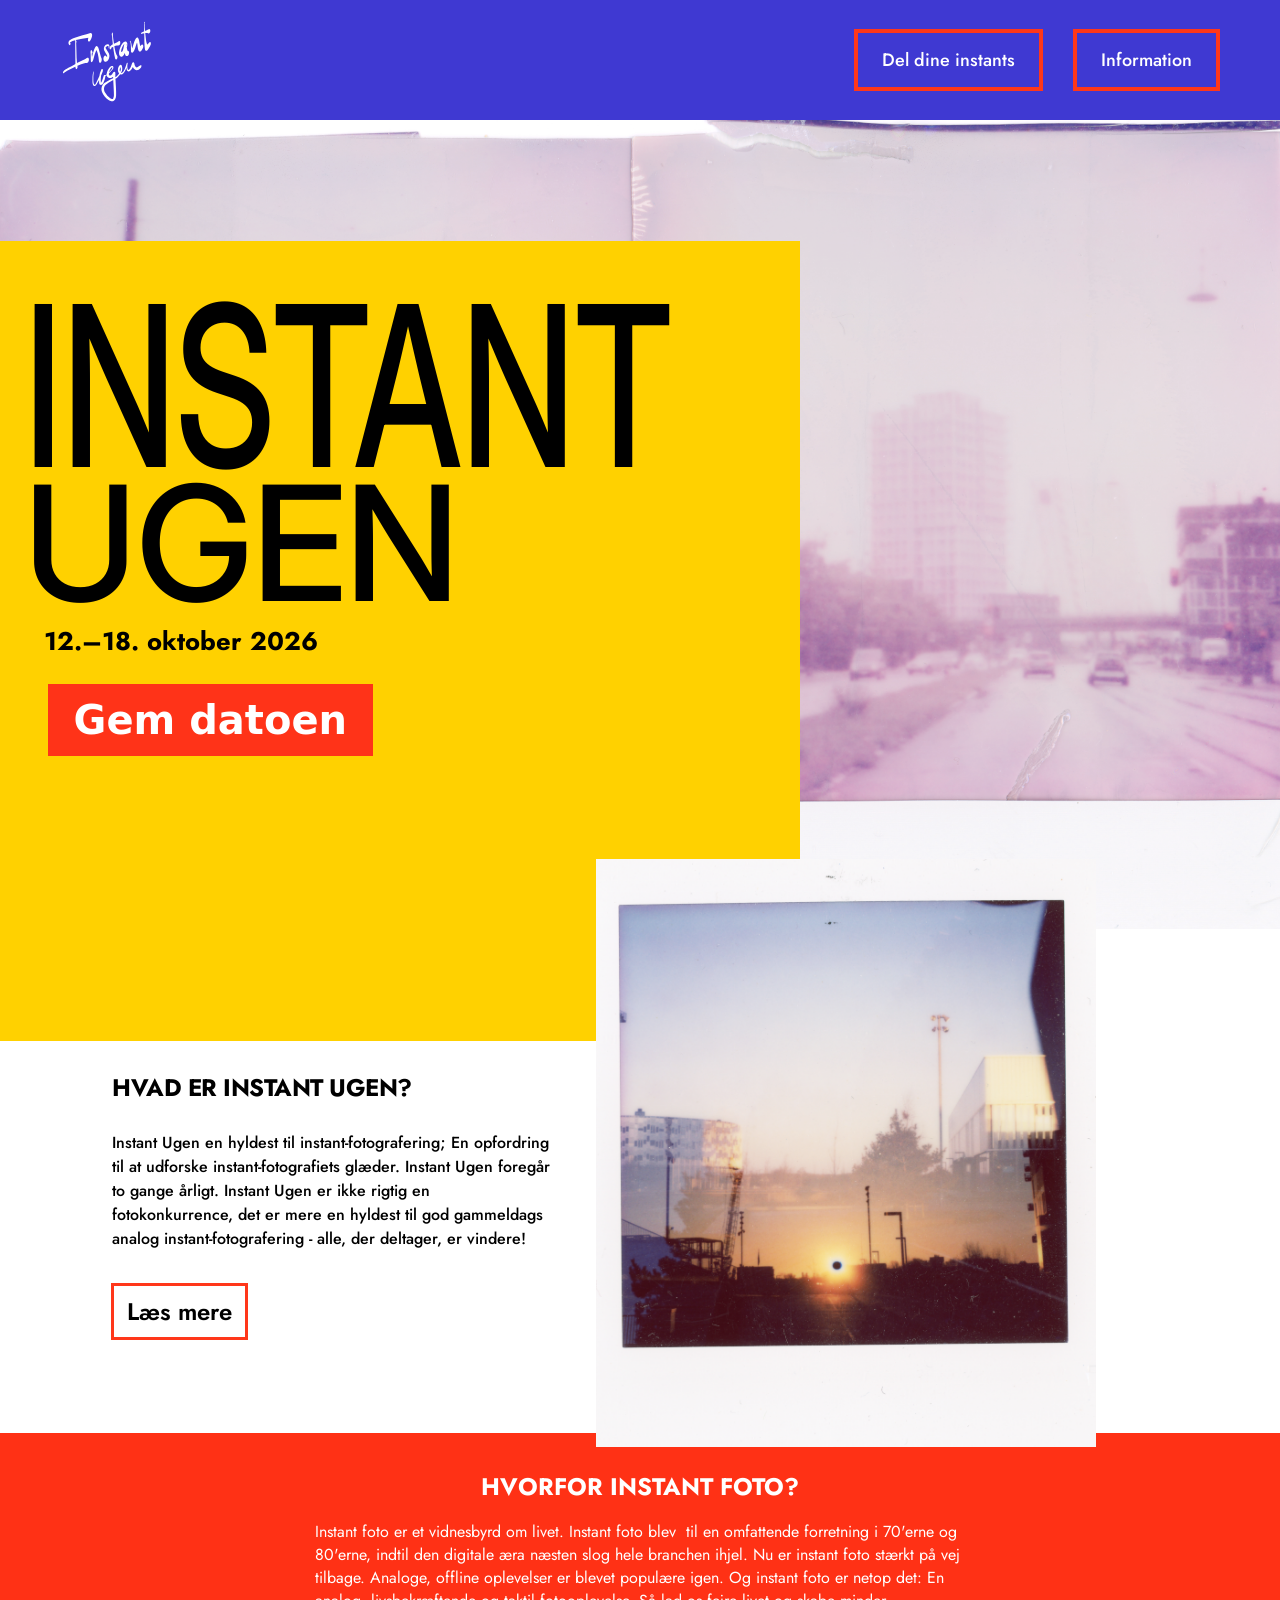
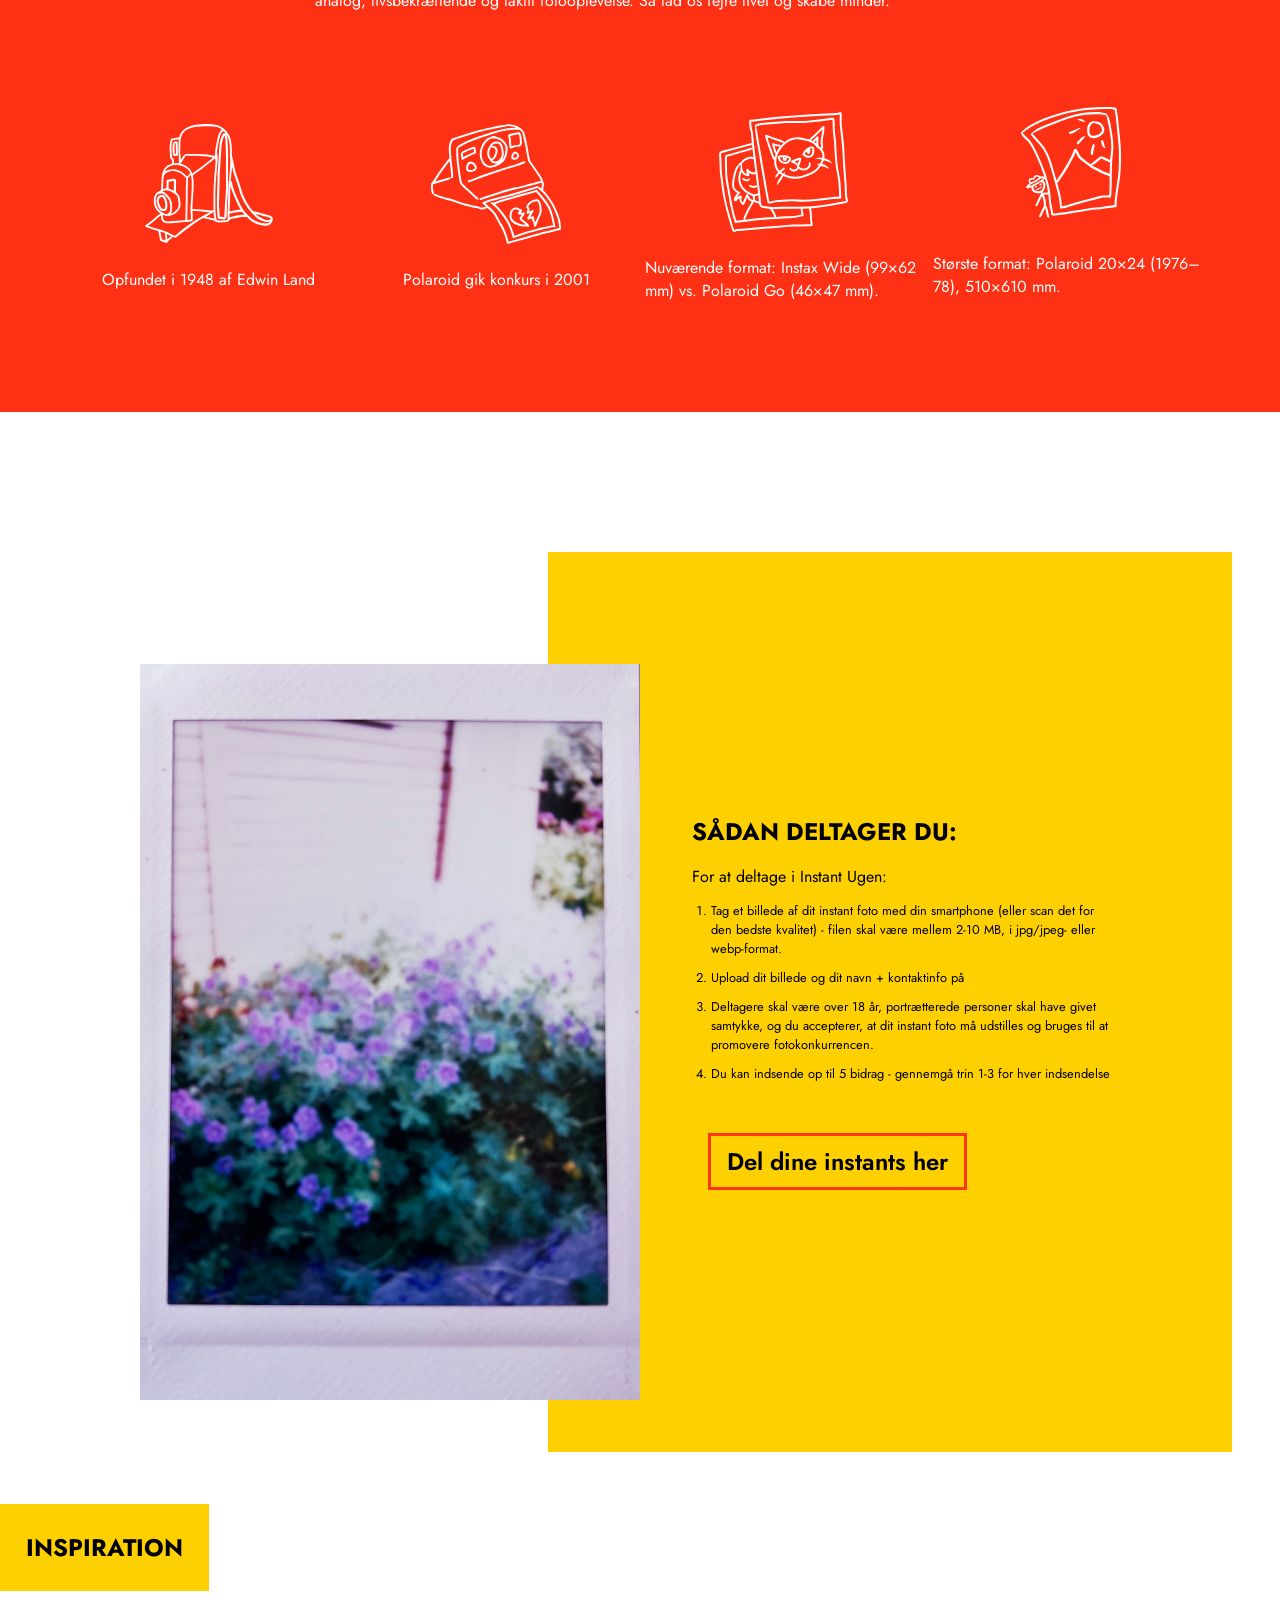
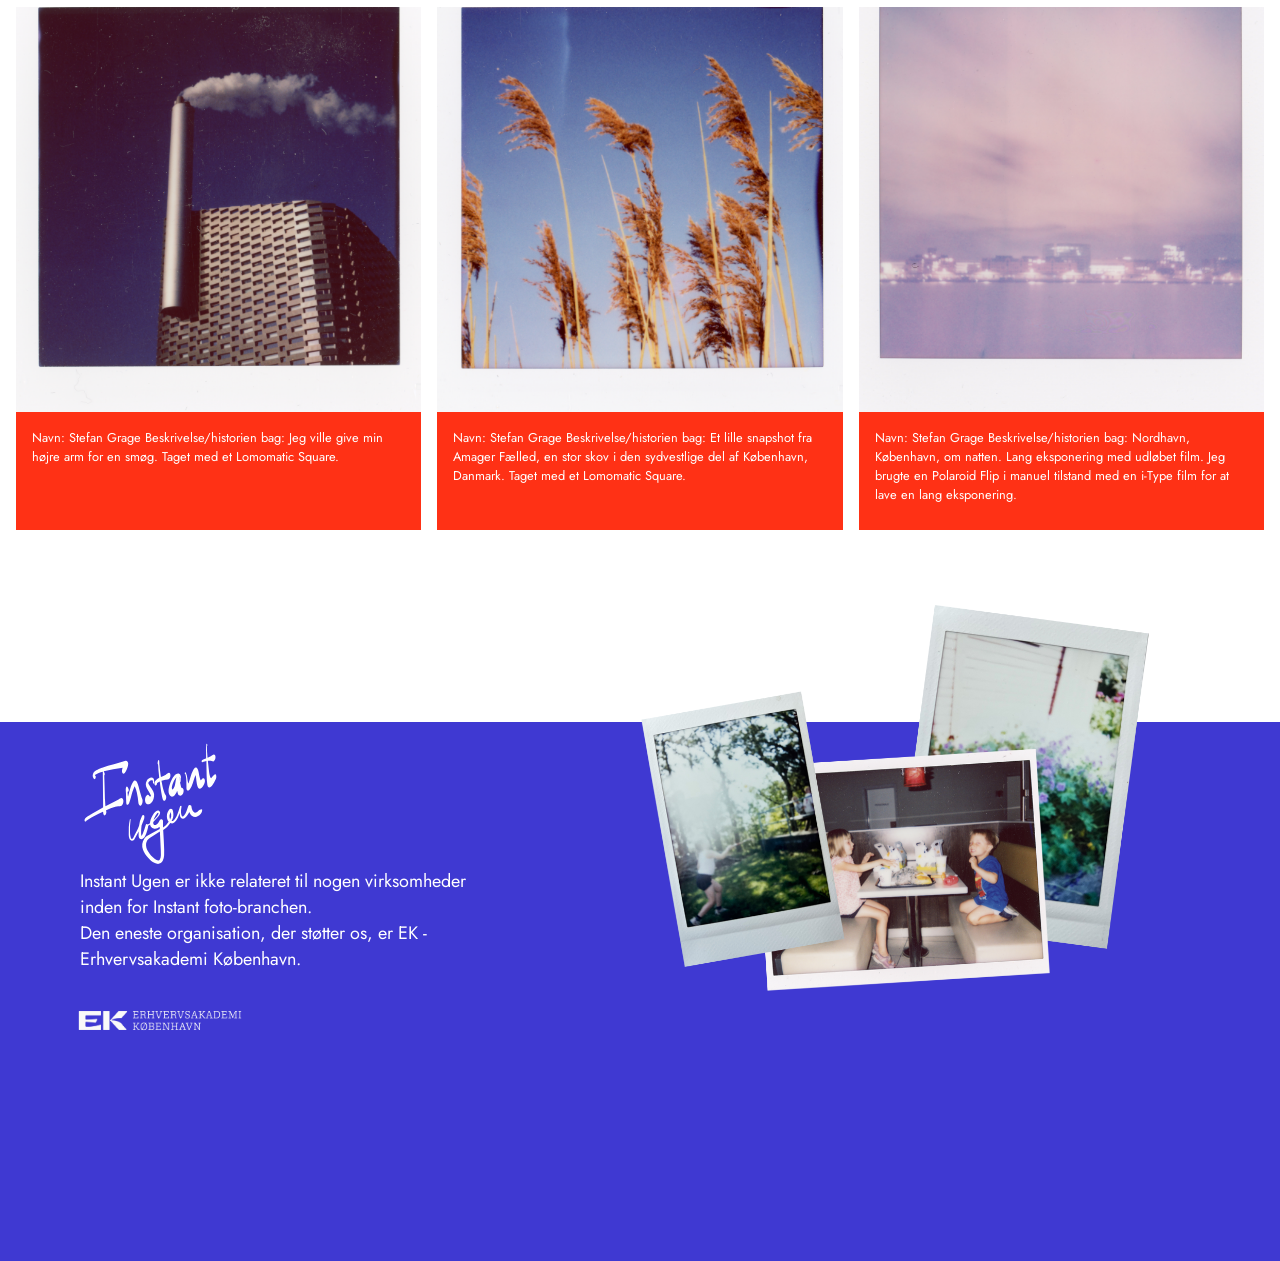
==== index.html @ 4d774250 "forside_done_v1" ====
<!DOCTYPE html>
<html lang="da">

<head>
    <meta charset="UTF-8">
    <meta name="viewport" content="width=device-width, initial-scale=1.0">
    <link rel="preconnect" href="https://fonts.googleapis.com">
    <link rel="preconnect" href="https://fonts.gstatic.com" crossorigin>
    <link
        href="https://fonts.googleapis.com/css2?family=Inter:ital,opsz,wght@0,14..32,100..900;1,14..32,100..900&family=Jersey+10&family=Tiny5&display=swap"
        rel="stylesheet">

    <link rel="preconnect" href="https://fonts.googleapis.com">
    <link rel="preconnect" href="https://fonts.gstatic.com" crossorigin>
    <link href="https://fonts.googleapis.com/css2?family=Jost:ital,wght@0,100..900;1,100..900&display=swap"
        rel="stylesheet">
    <title>Forside - Instant ugen</title>
    <link rel="stylesheet" href="./css/global.css">
    <link rel="stylesheet" href="./css/index.css">
</head>

<body>
    <header class="navbar">
        <div class="navbar-container">
            <!-- 1. Logo -->
            <a href="#" class="logo">
                <img src="./icons/Logo_1.svg" alt="logo">
            </a>

            <!-- 2. Hidden Checkbox for Toggle State -->
            <input type="checkbox" id="menu-toggle" class="menu-toggle" />

            <!-- 3. Hamburger Icon (Styled via CSS) -->
            <label for="menu-toggle" class="hamburger-btn" aria-label="Toggle menu">
                <span class="hamburger-line"></span>
                <span class="hamburger-line"></span>
                <span class="hamburger-line"></span>
            </label>

            <!-- 4. Navigation Links Panel -->
            <nav class="nav-links">
                <a href="#" class="nav-btn">Del dine instants</a>
                <a href="#" class="nav-btn">Information</a>
            </nav>
        </div>
    </header>

    <main>
        <div class="index_hero">
            <img src="./img/16-vejlands-alle-panorama-2.jpg" alt="panorama">

            <div class="hero_overlay">
                <div class="hero_text">
                    <h1 class="hero_large">INSTANT</h1>
                    <h1>UGEN</h1>
                    <p class="hero_date">12.–18. oktober 2026</p>
                    <a href="#" class="hero_btn">Gem datoen</a>
                </div>
            </div>
        </div>

        <div class="grid_1_1">
            <div class="about">
                <h2>HVAD ER INSTANT UGEN?</h2>
                <p>Instant Ugen en hyldest til instant-fotografering; En opfordring til at udforske instant-fotografiets
                    glæder. Instant
                    Ugen foregår to gange årligt. Instant Ugen er ikke rigtig en fotokonkurrence, det er mere en hyldest
                    til
                    god gammeldags
                    analog instant-fotografering - alle, der deltager, er vindere!</p>
                <a href="#" class="about_btn">Læs mere</a>
            </div>

            <div class="about_img">
                <img class="img_zoom" src="./img/05-dobbelt-exp-orestad.jpg" alt="orestad">
            </div>
        </div>

        <div class="why">
            <h2>HVORFOR INSTANT FOTO?</h2>
            <p>Instant foto er et vidnesbyrd om livet. Instant foto blev  til en omfattende forretning i 70'erne og
                80'erne, indtil den
                digitale æra næsten slog hele branchen ihjel. Nu er instant foto stærkt på vej tilbage. Analoge, offline
                oplevelser er
                blevet populære igen. Og instant foto er netop det: En analog, livsbekræftende og taktil fotooplevelse.
                Så lad os fejre
                livet og skabe minder.</p>


            <div class="infographics_container">
                <div class="infographic_item">
                    <img src="./infographics/instant_camera.svg" alt="instant_camera">
                    <p>Opfundet i 1948 af Edwin Land</p>
                </div>

                <div class="infographic_item">
                    <img src="./infographics/polaroid.svg" alt="polaroid">
                    <p>Polaroid gik konkurs i 2001</p>
                </div>

                <div class="infographic_item">
                    <img src="./infographics/Instant_format.svg" alt="instant_format">
                    <p>Nuværende format: Instax Wide (99×62 mm) vs. Polaroid Go (46×47 mm).</p>
                </div>

                <div class="infographic_item">
                    <img src="./infographics/biggest_format.svg" alt="biggest_format">
                    <p>Største format: Polaroid 20×24 (1976–78), 510×610 mm.</p>
                </div>
            </div>

        </div>




        <div class="grid_1_1 participate_grid">
            <div class="participate_img">
                <img class="img_zoom" src="./img/Kolonihave_blomsterhav.png" alt="kolonihave">
            </div>

            <div class="participate">
                <h2>SÅDAN DELTAGER DU:</h2>
                <p>For at deltage i Instant Ugen:</p>
                <ol>
                    <li>Tag et billede af dit instant foto med din smartphone (eller scan det for den bedste kvalitet) -
                        filen
                        skal være mellem 2-10 MB, i jpg/jpeg- eller webp-format.</li>
                    <li>Upload dit billede og dit navn + kontaktinfo på</li>
                    <li>Deltagere skal være over 18 år, portrætterede personer skal have givet samtykke, og du
                        accepterer, at
                        dit instant foto må udstilles og bruges til at promovere fotokonkurrencen.</li>
                    <li>Du kan indsende op til 5 bidrag - gennemgå trin 1-3 for hver indsendelse</li>
                </ol>
                <a href="#" class="participate_btn">Del dine instants her</a>
            </div>
        </div>

        <div class="inspiration_container">
            <div class="inspiration">
                <h2>INSPIRATION</h2>
            </div>
            <div class="grid_1_1_1">
                <div class="inspiration_card">
                    <img src="./img/02-amager-forbraending-instaxsquare-01.jpg" alt="amager-forbraending">
                    <p>Navn: Stefan Grage
                        Beskrivelse/historien bag: Jeg ville give min højre arm for en smøg. Taget med et Lomomatic
                        Square.
                    </p>
                </div>

                <div class="inspiration_card">
                    <img src="./img/01-amager-faelled-instaxsquare01.jpg" alt="amager-faelled">
                    <p>Navn: Stefan Grage
                        Beskrivelse/historien bag: Et lille snapshot fra Amager Fælled, en stor skov i den sydvestlige
                        del
                        af
                        København,
                        Danmark. Taget med et Lomomatic Square.</p>
                </div>

                <div class="inspiration_card">
                    <img src="./img/13-amerikaplads_nordhavnen_expired_film_aug_25.jpg.jpg" alt="amerikaplads">
                    <p>Navn: Stefan Grage
                        Beskrivelse/historien bag: Nordhavn, København, om natten. Lang eksponering med udløbet film.
                        Jeg
                        brugte
                        en Polaroid
                        Flip i manuel tilstand med en i-Type film for at lave en lang eksponering.
                    </p>
                </div>
            </div>
        </div>
    </main>

    <footer class="site-footer">
        <div class="footer-container">
            <div class="footer_img_container">
                <img class="footer_img" src="./img/footer_img.png" alt="footer_img">
            </div>

            <div class="footer_content">
                <a href="#" class="footer-logo">
                    <img src="./icons/Logo_1.svg" alt="logo">
                </a>

                <p class="footer-text">
                    Instant Ugen er ikke relateret til nogen virksomheder inden for Instant foto-branchen.
                </p>

                <div class="footer-sponsor">
                    <p class="footer-text">
                        Den eneste organisation, der støtter os, er EK - Erhvervsakademi København.
                    </p>
                    <div class="sponsor-logo">
                        <img src="./icons/EK_logo_white.png" alt="EK_logo">
                    </div>
                </div>
            </div>
        </div>
    </footer>
</body>

</html>
---- css/global.css ----
/********** RESET **********/
* {
  margin: 0;
  padding: 0px;
  box-sizing: border-box;
}
img {
  width: 100%;
  height: auto;
  display: block;
}

.inter-normal {
  font-family: "Inter", sans-serif;
  font-optical-sizing: auto;
  font-weight: 400;
  font-style: normal;
}

.jost-normal {
  font-family: "Jost", sans-serif;
  font-optical-sizing: auto;
  font-weight: 400;
  font-style: normal;
}

main p {
  font-family: Jost;
  margin: 1rem;
}

body {
  font-family:
    "Inter",
    system-ui,
    -apple-system,
    sans-serif;
  background-color: #ffffff;
}

/* ============================================================
   1. MOBILE BASE STYLES (Default / Hamburger View)
============================================================ */

.navbar {
  font-family: Jost;
  width: 100%;
  background-color: #3f39d2; /* Main blue/purple background */
  position: relative;
  z-index: 1000;
}

.navbar-container {
  display: flex;
  justify-content: space-between;
  align-items: center;
  padding: 16px 20px;
  position: relative;
}

/* Handwritten Logo */
.logo {
  display: flex;
  flex-direction: column;
  text-decoration: none;
  color: #ffffff;
  width: 100px;
  height: auto;
}

img[src*="Logo_1.svg"] {
  filter: invert(1);
}

.logo-bottom {
  font-size: 30px;
  padding-left: 20px;
}

/* Hidden Checkbox Controller */
.menu-toggle {
  display: none;
}

/* Hamburger Icon Styling */
.hamburger-btn {
  display: flex;
  flex-direction: column;
  justify-content: space-between;
  width: 30px;
  height: 22px;
  cursor: pointer;
  z-index: 1001;
}

.hamburger-line {
  display: block;
  width: 100%;
  height: 3px;
  background-color: #ffffff;
  border-radius: 2px;
  transition: all 0.3s ease-in-out;
}

/* Dropdown Menu Overlay (Mobile) */
.nav-links {
  position: absolute;
  top: 100%;
  left: 0;
  width: 100%;
  background-color: #3e3cc9;
  display: flex;
  flex-direction: column;
  align-items: center;
  gap: 16px;
  padding: 0 20px;
  max-height: 0;
  overflow: hidden;
  transition:
    max-height 0.35s ease-in-out,
    padding 0.35s ease-in-out;
  box-shadow: 0 10px 15px rgba(0, 0, 0, 0.2);
}

/* Red-bordered Buttons */
.nav-btn {
  color: #ffffff;
  text-decoration: none;
  font-size: 16px;
  font-weight: 500;
  padding: 12px 24px;
  border: 3.5px solid #ff371a;
  background-color: transparent;
  width: 100%;
  max-width: 280px;
  text-align: center;
  white-space: nowrap;
  transition: all 0.2s ease-in-out;
}

.nav-btn:hover {
  background-color: #ff371a;
  color: #ffffff;
}

/* ------------------------------------------------------------
   TOGGLE ACTIONS (When Hamburger Checkbox is Checked)
------------------------------------------------------------ */

/* Expand Menu Dropdown */
.menu-toggle:checked ~ .nav-links {
  max-height: 220px;
  padding: 20px 20px 28px;
}

/* Animate Hamburger Lines into an "X" */
.menu-toggle:checked ~ .hamburger-btn .hamburger-line:nth-child(1) {
  transform: translateY(9.5px) rotate(45deg);
}

.menu-toggle:checked ~ .hamburger-btn .hamburger-line:nth-child(2) {
  opacity: 0;
}

.menu-toggle:checked ~ .hamburger-btn .hamburger-line:nth-child(3) {
  transform: translateY(-9.5px) rotate(-45deg);
}

/* ============================================================
   2. DESKTOP MEDIA QUERY (min-width: 768px)
============================================================ */

@media (min-width: 768px) {
  .navbar-container {
    padding: 0 60px;
    height: 120px;
    max-width: 1600px;
    margin: 0 auto;
  }

  /* Hide Hamburger Controls on Desktop */
  .hamburger-btn,
  .menu-toggle {
    display: none;
  }

  /* Restore Regular Horizontal Navigation Bar */
  .nav-links {
    position: static;
    display: flex;
    flex-direction: row;
    width: auto;
    max-height: none;
    padding: 0;
    background-color: transparent;
    box-shadow: none;
    gap: 30px;
    overflow: visible;
  }

  .logo {
    font-size: 42px;
  }

  .logo-bottom {
    font-size: 38px;
    padding-left: 28px;
  }

  .nav-btn {
    width: auto;
    font-size: 18px;
    padding: 14px 24px;
    border-width: 4px;
  }
}

/**** FOOTER ****/

/* ============================================================
   1. MOBILE BASE STYLES (Default / Small Screens)
============================================================ */

.site-footer {
  font-family: Jost;
  width: 100%;
  background-color: #3f39d2; /* Matching rich blue/purple */
  color: #ffffff;
  padding: 20px 20px;
  margin-top: 10rem;
}

.footer-container {
  display: flex;
  flex-direction: column;
  gap: 28px;
  max-width: 1200px;
  margin: 0 auto;
}

.footer-logo {
  display: flex;
  flex-direction: column;
  text-decoration: none;
  width: 150px;
  height: auto;
  margin: 0 auto;
}

.footer-logo .logo-bottom {
  font-size: 34px;
  padding-left: 22px;
}

.footer_content {
  transform: translateY(-120px);
}

.footer-text {
  font-size: 12px;
  line-height: 1.45;
  font-weight: 400;
  color: #ffffff;
  max-width: 360px;
}

.footer-sponsor {
  display: flex;
  flex-direction: column;
  gap: 16px;
}

.sponsor-logo {
  display: flex;
  align-items: center;
  gap: 8px;
  margin-top: 4px;
}

.footer_img {
  width: 350px;
  height: auto;
  margin-top: -180px; /* Moves up */
  margin-left: -35px; /* Moves left */
}

/* ============================================================
   2. DESKTOP MEDIA QUERY (min-width: 768px)
============================================================ */

@media (min-width: 768px) {
  .site-footer {
    padding: 60px 80px;
    /* Ensures the overflowing image isn't clipped */
    overflow: visible;
  }

  .footer-container {
    display: grid;
    grid-template-columns: 1fr 1fr;
    gap: 2rem;
    align-items: center;
  }

  .footer_content {
    order: 1;
    transform: translateY(-150px);

    /* Turn container into a flex column aligned to the left */
    display: flex;
    flex-direction: column;
    align-items: flex-start;
    text-align: left;
  }
  .footer-logo,
  .footer-text,
  .footer-sponsor {
    text-align: left;
    margin-left: 0;
  }

  .footer-logo {
    font-size: 46px;
    margin-top: 100px;
  }

  .footer-text {
    font-size: 18px;
    max-width: 420px;
  }

  .footer-sponsor {
    display: flex;
    flex-direction: column;
    align-items: flex-start;
  }

  .sponsor-logo {
    width: 200px;
    height: auto;
    margin-left: -20px;
  }

  .footer_img_container {
    order: 2;
    align-self: start;
    transform: translateY(-80px);
  }

  .footer_img {
    width: 100%;
    max-width: 800px;
    height: auto;
    display: block;
  }
}
---- css/index.css ----
h2 {
  font-size: 1rem;
  margin: 16px;
}

p {
  font-size: 0.8rem;
}

.index_hero {
  position: relative;
  width: 100%;
  /* Allows the yellow box to overflow past the bottom of the image without getting clipped */
  overflow: visible;
  margin-bottom: 5rem; /* Adds space below so content under the hero doesn't overlap the yellow box */
}

.index_hero img {
  width: 100%;
  height: 100%;
  object-fit: cover;
  display: block;
  /* Faster cycle time with discrete frame steps for authentic film jitter */
  animation: subtleFilmJitter 3s infinite steps(1);
}

@keyframes subtleFilmJitter {
  0% {
    filter: brightness(1) contrast(1);
    transform: translate(0, 0);
  }
  20% {
    /* Slight shift up, very minor brightness boost */
    filter: brightness(1.03);
    transform: translate(0.5px, -0.5px);
  }
  40% {
    filter: brightness(0.97);
    transform: translate(-0.5px, 0.5px);
  }
  60% {
    /* Soft analog warm tint bump without severe color distortion */
    filter: brightness(1.02) sepia(0.08);
    transform: translate(-0.5px, -0.5px);
  }
  80% {
    filter: brightness(0.99);
    transform: translate(0.5px, 0.5px);
  }
  100% {
    filter: brightness(1);
    transform: translate(0, 0);
  }
}

.hero_overlay {
  position: absolute;
  top: 15%;
  left: 0%;
  background-color: #ffd100;
  padding: 2.5rem 3rem 2.5rem 0.5rem;
  width: 80%;
  max-width: 500px;
  box-sizing: border-box;
  z-index: 2;
  color: #000000;
  display: flex;
  flex-direction: column;
  justify-content: center;
}

.hero_overlay h1 {
  font-family: Inter;
  font-size: clamp(3.5rem, 5vw, 5rem);
  font-weight: 500;
  line-height: 0.9;
  letter-spacing: -1px;
  text-transform: uppercase;
  margin: 0;
}

.hero_large {
  display: inline-block;
  transform: scaleY(1.4) translateY(-15px);
  transform-origin: top left;
}

/* Subtitle Date Formatting */
.hero_date {
  font-family: Jost;
  font-size: clamp(1rem, 2vw, 1.8rem);
  font-weight: 700;
  margin: 0.5rem 0;
}

.hero_btn {
  display: inline-block;
  align-self: flex-start;
  background-color: #ff3318;
  color: #ffffff;
  text-decoration: none;
  font-family:
    system-ui,
    -apple-system,
    sans-serif;
  font-size: 1.1rem;
  font-weight: 600;
  padding: 0.8rem 1.6rem;
  margin-top: 1rem;
  border: none;
}

.about {
  font-family: Jost;
  text-align: left;
  padding-top: 1rem;
}

.about p {
  max-width: 35ch;
}

.about_img {
  width: 200px;
  height: auto;
  margin-left: auto;
  display: block;
  transform: translateY(-45px);
  position: relative;
  z-index: 2;
}

.about_btn {
  border: 3.5px solid #ff371a;
  color: #000000;
  text-decoration: none;
  font-size: 1rem;
  font-weight: 600;
  padding: 0.5rem 0.8rem;

  display: inline-block;
  margin-top: 0.5rem;
  margin-left: 15px;
}

.why {
  font-family: Jost;
  background-color: #ff3115;
  padding: 20px;
  transform: translateY(-60px);
  color: white;

  width: 100vw;
  position: relative;
  left: 50%;
  right: 50%;
  margin-left: -50vw;
  margin-right: -50vw;
  box-sizing: border-box;
}

img[src*="instant_camera.svg"] {
  filter: invert(1);
  width: 100px;
  height: auto;
}

img[src*="polaroid.svg"] {
  filter: invert(1);
  width: 100px;
  height: auto;
}

img[src*="Instant_format.svg"] {
  filter: invert(1);
  width: 100px;
  height: auto;
}

img[src*="biggest_format.svg"] {
  filter: invert(1);
  width: 100px;
  height: auto;
}

.infographics_container {
  display: flex;
  flex-direction: column;
  gap: 60px;
  align-items: center;
  text-align: center;
  margin-top: 50px;
  margin-bottom: 40px;
}

.infographic_item {
  display: flex;
  flex-direction: column;
  gap: 12px;
  align-items: center;
}

.infographic_item p {
  font-family: Jost;
  margin: 0;
}

.participate_grid {
  transform: translateY(-120px);
}

.participate_img {
  width: 250px;
  height: auto;
  margin: 0 auto;
  transform: translateY(30px);
}

.participate {
  font-family: Jost;
  background-color: #ffd000;
  padding: 20px;
  padding-left: 50px;
  margin-left: 0.5rem;
  margin-right: 0.5rem;
}

.participate_btn {
  color: #000000;
  border: 3.5px solid #ff371a;
  text-decoration: none;
  font-size: 1rem;
  font-weight: 600;
  padding: 0.5rem 1rem;

  display: inline-block;
  width: fit-content;
  margin-top: 1rem;
}

li {
  margin-bottom: 12px;
  font-size: 0.8rem;
  max-width: 50ch;
}

.inspiration_container {
  margin-top: -100px;
}

.inspiration {
  font-family: Jost;
  display: inline-block;
  text-align: left;
  background-color: #ffd000;
  padding: 10px;
  margin-top: 2rem;
}

.inspiration h2 {
  font-size: 1.5rem;
}

.inspiration_card {
  background-color: #ff3115;
  margin: 0.5rem;
  margin-bottom: 2rem;
  padding-bottom: 10px;
}

.inspiration_card p {
  color: white;
}

/****/
/*** DESKTOP ***/
@media screen and (min-width: 1200px) {
  /* ==================== LAYOUT & CONTAINERS ==================== */
  .grid_1_1 {
    display: grid;
    grid-template-columns: 1fr 1fr;
    width: 100%;
    height: auto;
    margin: 1rem;
    align-items: start;
  }

  .participate_grid {
    display: grid;
    grid-template-columns: 500px 1fr;
    align-items: center;
    max-width: 1200px; /* Caps total width */
    margin: 0 auto; /* Centers the entire section horizontally */
    margin-top: 200px;
    min-height: 100vh;
  }

  .grid_1_1_1 {
    display: grid;
    grid-template-columns: 1fr 1fr 1fr;
    grid-template-rows: auto;
    margin: 0.5rem;
  }

  .infographics_container {
    display: grid;
    grid-template-columns: repeat(4, 1fr);
    gap: 10px;
    padding: 50px;
  }

  .infographic_item {
    display: flex;
    flex-direction: column;
    text-align: center;
  }

  /* Forces all images to take the available space and align to the bottom */
  .infographic_item img {
    height: 120px; /* Set a fixed height for all SVG icons */
    width: auto; /* Maintains aspect ratio */
    object-fit: contain;
    margin-bottom: 12px;
  }
  .infographic_item p {
    margin: 0 auto;
  }

  img[src*="biggest_format.svg"] {
    filter: invert(1);
    width: 100px;
    height: auto;
    transform: translateY(-10px);
  }

  .img_container {
    width: 100%;
    height: 100%;
    padding: 0;
    margin: 0;
    overflow: hidden;
  }

  /* ==================== SHARED POLAROID BUTTON STYLES ==================== */

  .hero_overlay {
    width: 80%;
    max-width: 800px;
    height: 800px;
    padding: 1.5rem;
  }

  .hero_large {
    transform: scaleY(1.4) translateY(-30px);
  }

  .hero_overlay h1 {
    font-size: 10rem;
  }

  .hero_text {
    margin-top: -200px;
  }

  .hero_date {
    padding-left: 20px;
  }

  .hero_btn {
    margin-left: 1.5rem;
    font-size: 2.5rem;
  }

  .hero_btn:hover {
    color: #000000;
    background-color: transparent;
    box-shadow: inset 0 0 0 3px #ff371a;
  }

  /* ==================== CONTENT SECTIONS ==================== */
  /* About Section */
  .about {
    display: flex;
    flex-direction: column;
    justify-content: center;
    align-items: flex-start;
    margin-top: 50px;
    margin-left: 5rem;
  }

  .about_img {
    position: relative;
    z-index: 10;
    transform: translateY(-120px);
    margin-bottom: -120px;
    transform: translate(-200px, -150px);
    width: 500px; /* Adjust this value to set the precise width */
  }

  .about_img .img_zoom {
    width: 100%; /* Fills the 500px box above */
    height: auto;
    display: block;
  }

  .about h2 {
    font-size: 1.5rem;
    font-weight: 700;
    letter-spacing: -0.02em;
    margin: 0 0 0.8rem 0;
    text-transform: uppercase;
    line-height: 1.1;
    color: #000000;
    margin-left: 1rem;
  }

  .about p {
    font-size: 1rem;
    font-weight: 500;
    line-height: 1.5;
    color: #000000;
    max-width: 440px;
    margin-bottom: 1.5rem;
  }

  .about_btn {
    font-size: 1.5rem;
  }

  .about_btn:hover {
    color: white;
    background-color: #ff3115;
  }

  .why {
    text-align: center;
    width: 100vw;
  }

  .why h2 {
    font-size: 1.5rem;
  }

  .why p {
    font-size: 1rem;
    text-align: left;
    max-width: 65ch;
    margin: 0 auto;
  }

  .participate_img {
    position: relative;
    z-index: 10;
    margin-right: -100px;
    width: 100%;
    justify-self: end;
  }

  .participate {
    background-color: #ffd000;
    padding: 4rem 3rem 4rem 9rem;
    min-height: 100vh;
    display: flex;
    flex-direction: column;
    justify-content: center;
    box-sizing: border-box;
    position: relative;
    z-index: 1;
  }

  .participate_btn {
    font-size: 1.5rem;
    margin-left: 1rem;
  }

  .participate_btn:hover {
    color: white;
    background-color: #ff3115;
  }

  .participate_img .img_zoom {
    width: 100%;
    height: auto;
    display: block;
  }

  .participate h2 {
    font-size: 1.5rem;
    font-weight: 700;
    margin: 0 0 1rem 0;
  }

  .participate p {
    font-size: 1rem;
    margin: 0 0 0.8rem 0;
  }

  .participate ol {
    margin: 0 0 1.5rem 0;
    padding-left: 1.2rem;
    font-size: 1rem;
    line-height: 1.5;
  }

  .participate ol li {
    margin-bottom: 0.6rem;
  }

  /* Inspiration Gallery Section */
  .inspiration {
    text-align: left;
  }

  .inspiration_card img {
    width: 100%;
    aspect-ratio: 1 / 1;
    object-fit: cover;
    display: block;
    transform-origin: top center;
    transition:
      transform 0.3s ease,
      filter 0.3s ease;
    animation-name: dynamicPolaroid;
    animation-duration: 1.8s;
    animation-timing-function: cubic-bezier(0.175, 0.885, 0.32, 1.275);
    animation-fill-mode: forwards;
  }

  .inspiration_card:nth-child(1) img {
    animation-delay: 0.1s;
  }
  .inspiration_card:nth-child(2) img {
    animation-delay: 0.35s;
  }
  .inspiration_card:nth-child(3) img {
    animation-delay: 0.6s;
  }

  .inspiration_card img:hover {
    transform: translateY(-8px) scale(1.02) rotate(1deg) !important;
    filter: brightness(105%) !important;
    cursor: pointer;
  }

  /* Animation Keyframes */
  @keyframes dynamicPolaroid {
    0% {
      transform: translateY(-40px) scale(0.9) rotate(-4deg);
      filter: brightness(300%) contrast(180%) grayscale(100%);
      opacity: 0;
    }
    30% {
      filter: brightness(160%) sepia(80%);
      opacity: 1;
    }
    60% {
      transform: translateY(8px) scale(1.02) rotate(1.5deg);
      filter: brightness(115%) sepia(30%);
    }
    100% {
      transform: translateY(0) scale(1) rotate(0deg);
      filter: brightness(100%) contrast(100%) grayscale(0%);
      opacity: 1;
    }
  }
}
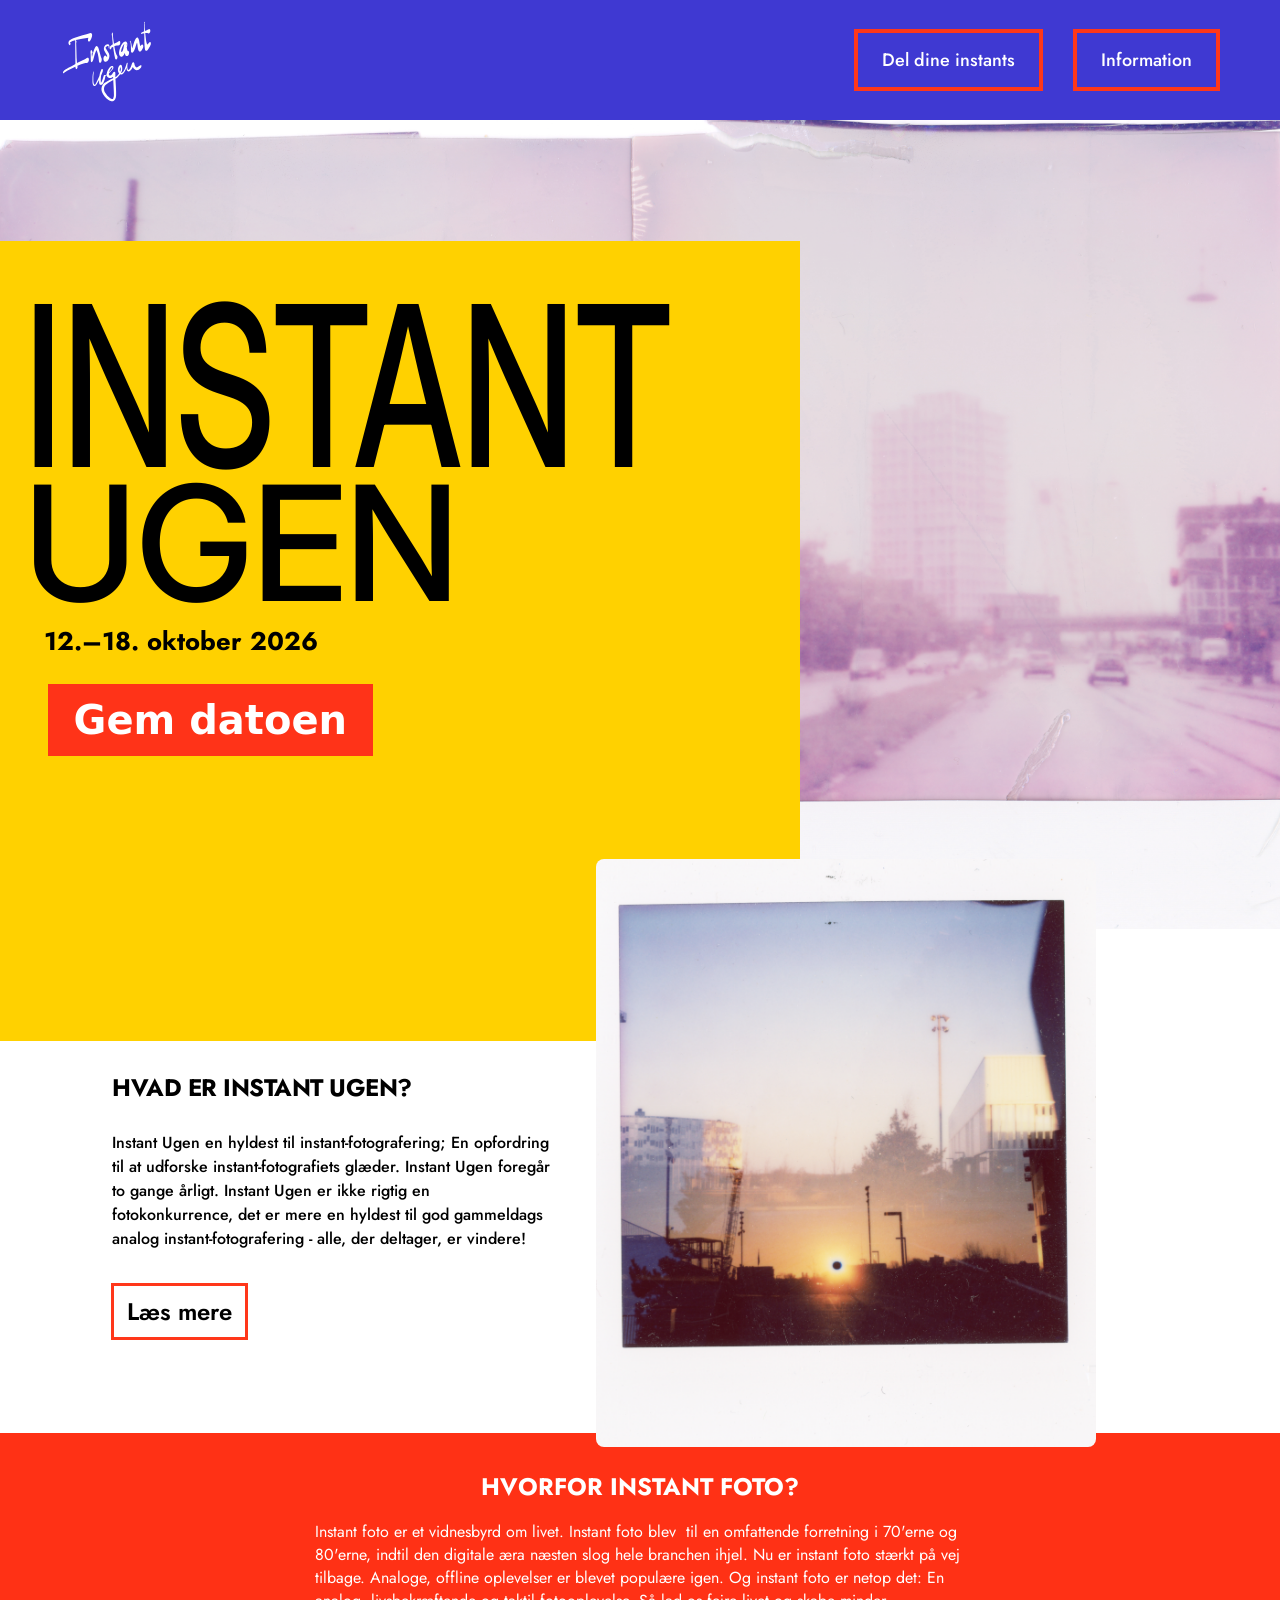
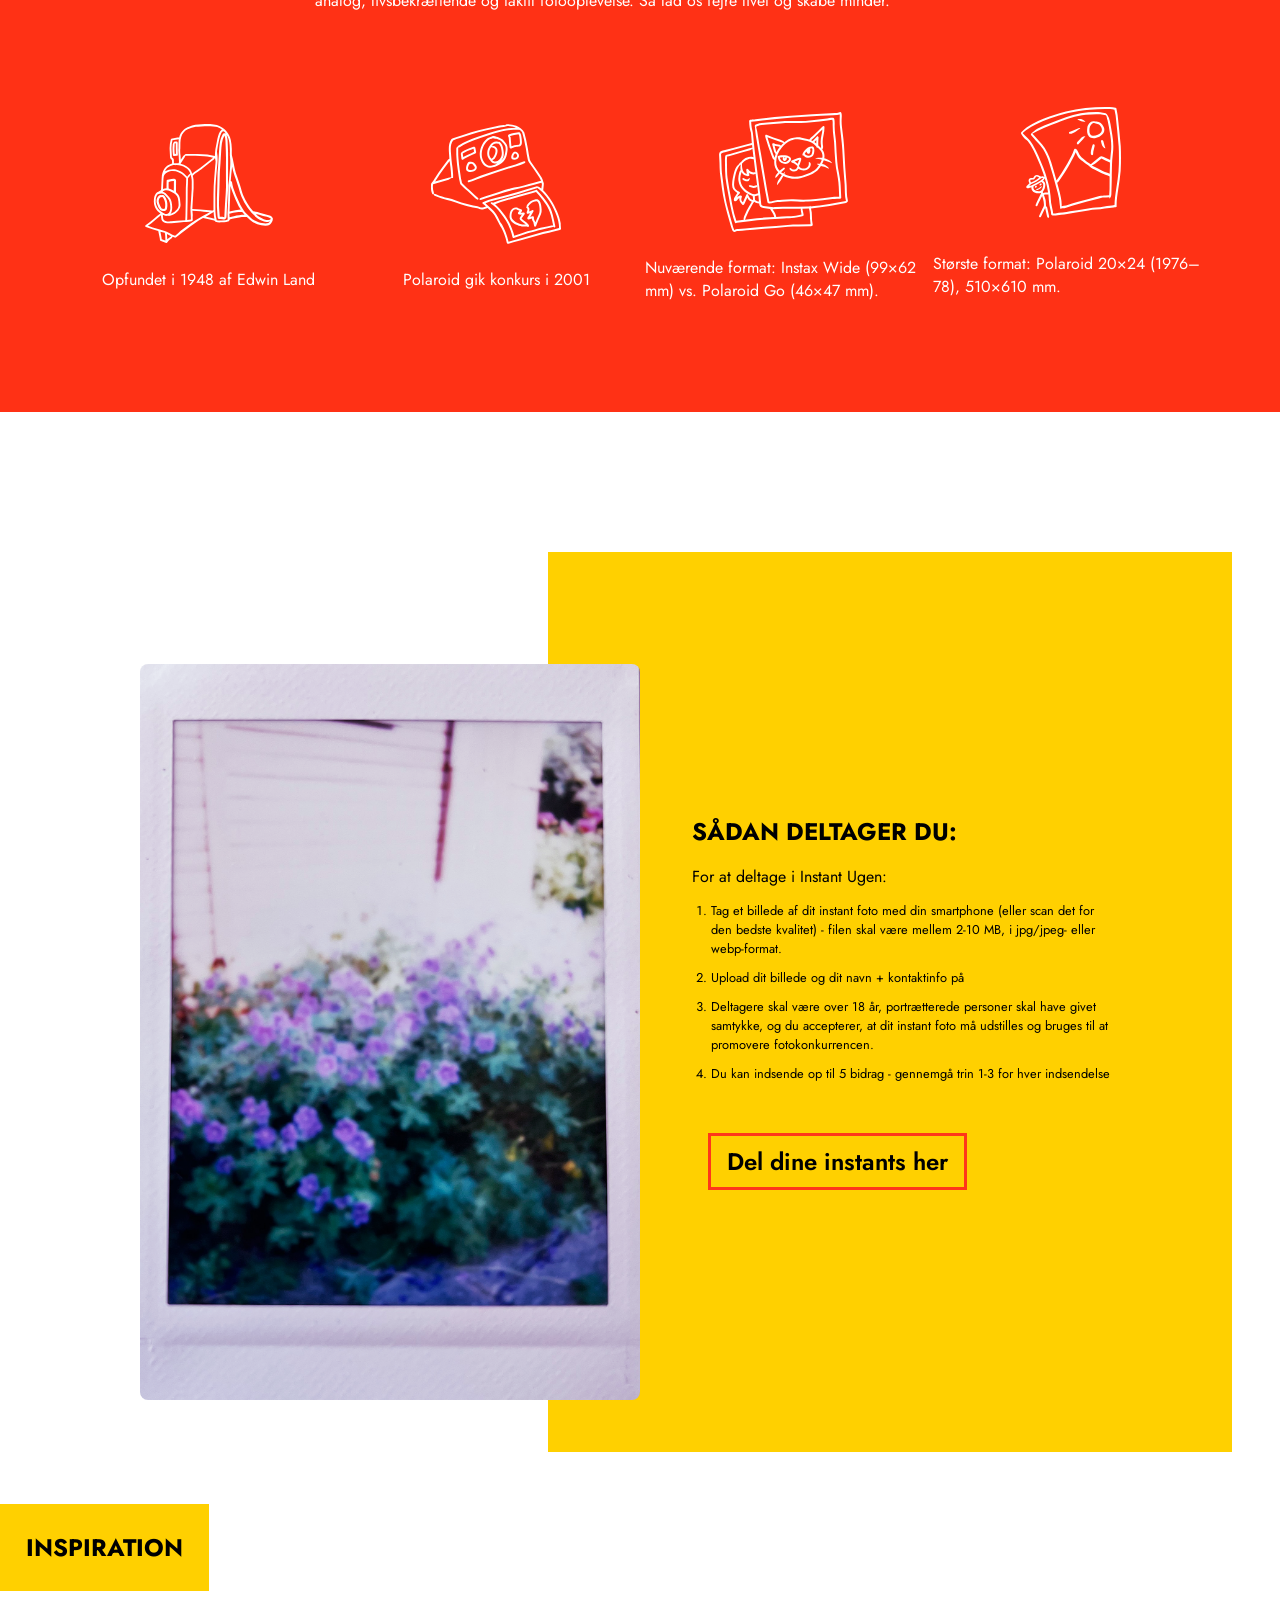
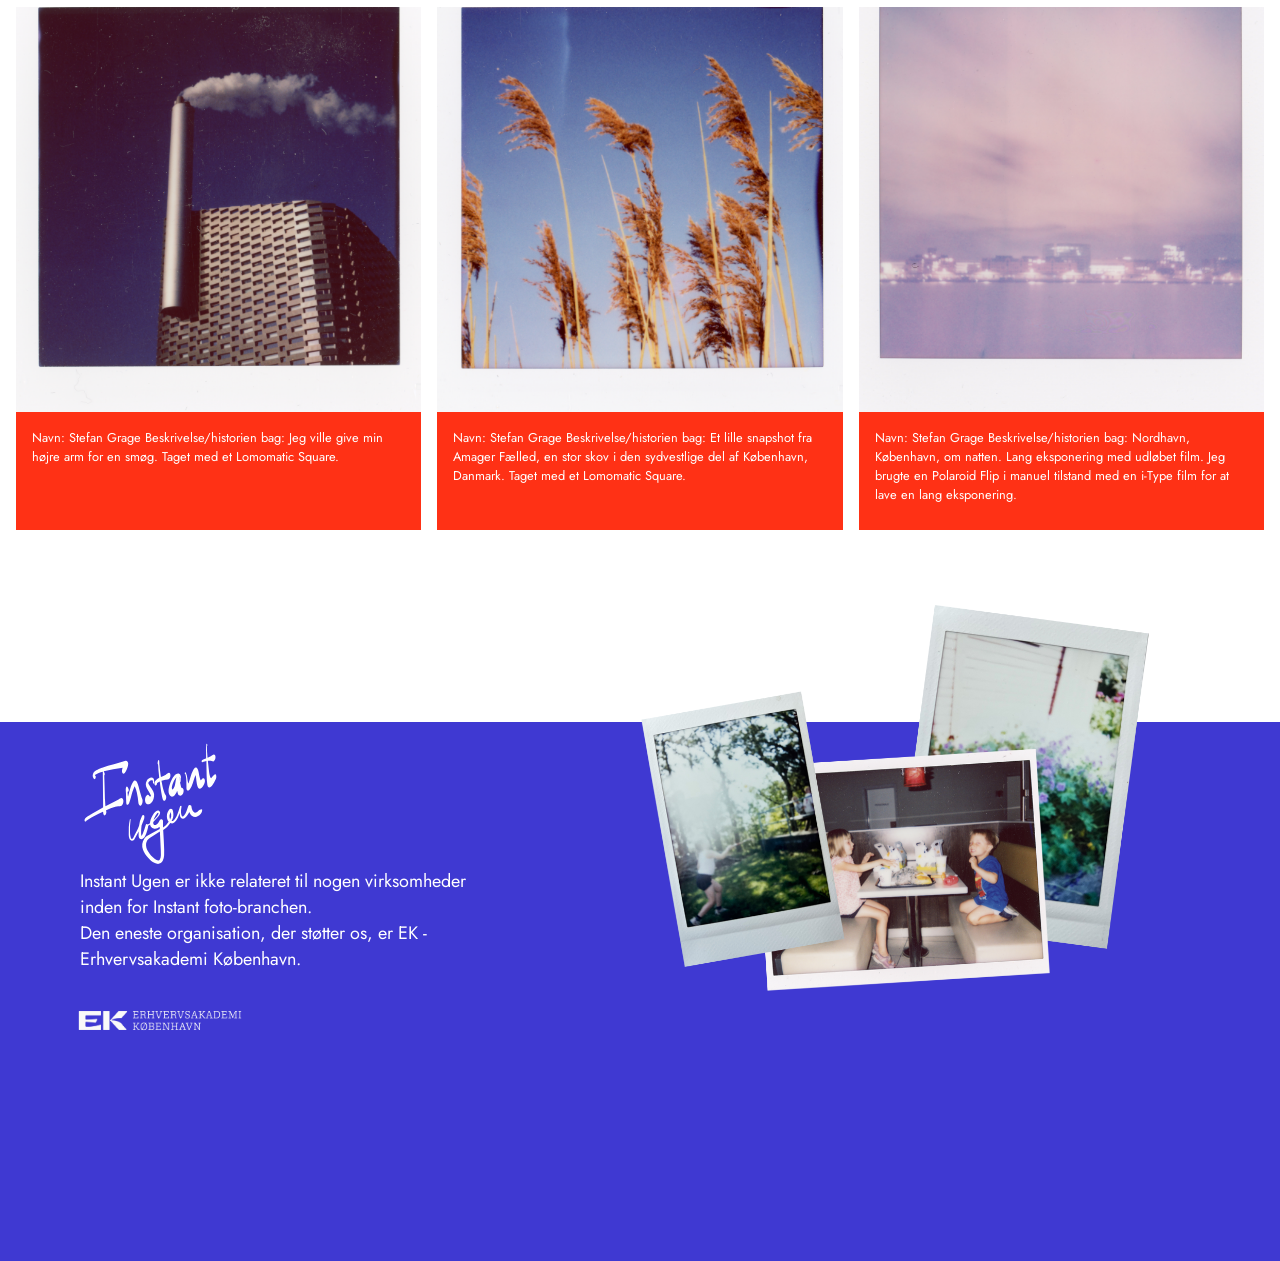
==== commit c6911f18: "forside_v2_done" ====
--- a/index.html
+++ b/index.html
@@ -9,11 +9,13 @@
     <link
         href="https://fonts.googleapis.com/css2?family=Inter:ital,opsz,wght@0,14..32,100..900;1,14..32,100..900&family=Jersey+10&family=Tiny5&display=swap"
         rel="stylesheet">
-
     <link rel="preconnect" href="https://fonts.googleapis.com">
     <link rel="preconnect" href="https://fonts.gstatic.com" crossorigin>
     <link href="https://fonts.googleapis.com/css2?family=Jost:ital,wght@0,100..900;1,100..900&display=swap"
         rel="stylesheet">
+
+    <link rel="icon" type="image/png" href="./icons/Logo_1.svg">
+
     <title>Forside - Instant ugen</title>
     <link rel="stylesheet" href="./css/global.css">
     <link rel="stylesheet" href="./css/index.css">
--- a/css/global.css
+++ b/css/global.css
@@ -38,14 +38,12 @@
   background-color: #ffffff;
 }
 
-/* ============================================================
-   1. MOBILE BASE STYLES (Default / Hamburger View)
-============================================================ */
+/*MOBILE NAV BAR*/
 
 .navbar {
   font-family: Jost;
   width: 100%;
-  background-color: #3f39d2; /* Main blue/purple background */
+  background-color: #3f39d2;
   position: relative;
   z-index: 1000;
 }
@@ -58,7 +56,6 @@
   position: relative;
 }
 
-/* Handwritten Logo */
 .logo {
   display: flex;
   flex-direction: column;
@@ -77,12 +74,10 @@
   padding-left: 20px;
 }
 
-/* Hidden Checkbox Controller */
 .menu-toggle {
   display: none;
 }
 
-/* Hamburger Icon Styling */
 .hamburger-btn {
   display: flex;
   flex-direction: column;
@@ -102,7 +97,7 @@
   transition: all 0.3s ease-in-out;
 }
 
-/* Dropdown Menu Overlay (Mobile) */
+/* Dropdown Menu */
 .nav-links {
   position: absolute;
   top: 100%;
@@ -122,7 +117,6 @@
   box-shadow: 0 10px 15px rgba(0, 0, 0, 0.2);
 }
 
-/* Red-bordered Buttons */
 .nav-btn {
   color: #ffffff;
   text-decoration: none;
@@ -143,17 +137,13 @@
   color: #ffffff;
 }
 
-/* ------------------------------------------------------------
-   TOGGLE ACTIONS (When Hamburger Checkbox is Checked)
------------------------------------------------------------- */
-
-/* Expand Menu Dropdown */
+/* BURGER MENU */
+
 .menu-toggle:checked ~ .nav-links {
   max-height: 220px;
   padding: 20px 20px 28px;
 }
 
-/* Animate Hamburger Lines into an "X" */
 .menu-toggle:checked ~ .hamburger-btn .hamburger-line:nth-child(1) {
   transform: translateY(9.5px) rotate(45deg);
 }
@@ -166,9 +156,7 @@
   transform: translateY(-9.5px) rotate(-45deg);
 }
 
-/* ============================================================
-   2. DESKTOP MEDIA QUERY (min-width: 768px)
-============================================================ */
+/* DESKTOP*/
 
 @media (min-width: 768px) {
   .navbar-container {
@@ -178,13 +166,11 @@
     margin: 0 auto;
   }
 
-  /* Hide Hamburger Controls on Desktop */
   .hamburger-btn,
   .menu-toggle {
     display: none;
   }
 
-  /* Restore Regular Horizontal Navigation Bar */
   .nav-links {
     position: static;
     display: flex;
@@ -217,14 +203,10 @@
 
 /**** FOOTER ****/
 
-/* ============================================================
-   1. MOBILE BASE STYLES (Default / Small Screens)
-============================================================ */
-
 .site-footer {
   font-family: Jost;
   width: 100%;
-  background-color: #3f39d2; /* Matching rich blue/purple */
+  background-color: #3f39d2;
   color: #ffffff;
   padding: 20px 20px;
   margin-top: 10rem;
@@ -280,18 +262,15 @@
 .footer_img {
   width: 350px;
   height: auto;
-  margin-top: -180px; /* Moves up */
-  margin-left: -35px; /* Moves left */
-}
-
-/* ============================================================
-   2. DESKTOP MEDIA QUERY (min-width: 768px)
-============================================================ */
+  margin-top: -180px;
+  margin-left: -35px;
+}
+
+/* FOOTER DESKTOP */
 
 @media (min-width: 768px) {
   .site-footer {
     padding: 60px 80px;
-    /* Ensures the overflowing image isn't clipped */
     overflow: visible;
   }
 
@@ -305,8 +284,6 @@
   .footer_content {
     order: 1;
     transform: translateY(-150px);
-
-    /* Turn container into a flex column aligned to the left */
     display: flex;
     flex-direction: column;
     align-items: flex-start;
--- a/css/index.css
+++ b/css/index.css
@@ -10,9 +10,8 @@
 .index_hero {
   position: relative;
   width: 100%;
-  /* Allows the yellow box to overflow past the bottom of the image without getting clipped */
   overflow: visible;
-  margin-bottom: 5rem; /* Adds space below so content under the hero doesn't overlap the yellow box */
+  margin-bottom: 5rem;
 }
 
 .index_hero img {
@@ -20,17 +19,16 @@
   height: 100%;
   object-fit: cover;
   display: block;
-  /* Faster cycle time with discrete frame steps for authentic film jitter */
   animation: subtleFilmJitter 3s infinite steps(1);
 }
 
+/* HERO IMG ANIMATION*/
 @keyframes subtleFilmJitter {
   0% {
     filter: brightness(1) contrast(1);
     transform: translate(0, 0);
   }
   20% {
-    /* Slight shift up, very minor brightness boost */
     filter: brightness(1.03);
     transform: translate(0.5px, -0.5px);
   }
@@ -39,7 +37,6 @@
     transform: translate(-0.5px, 0.5px);
   }
   60% {
-    /* Soft analog warm tint bump without severe color distortion */
     filter: brightness(1.02) sepia(0.08);
     transform: translate(-0.5px, -0.5px);
   }
@@ -272,10 +269,9 @@
   color: white;
 }
 
-/****/
 /*** DESKTOP ***/
 @media screen and (min-width: 1200px) {
-  /* ==================== LAYOUT & CONTAINERS ==================== */
+  /** LAYOUTS & GRIDS**/
   .grid_1_1 {
     display: grid;
     grid-template-columns: 1fr 1fr;
@@ -315,10 +311,9 @@
     text-align: center;
   }
 
-  /* Forces all images to take the available space and align to the bottom */
   .infographic_item img {
-    height: 120px; /* Set a fixed height for all SVG icons */
-    width: auto; /* Maintains aspect ratio */
+    height: 120px;
+    width: auto;
     object-fit: contain;
     margin-bottom: 12px;
   }
@@ -341,8 +336,7 @@
     overflow: hidden;
   }
 
-  /* ==================== SHARED POLAROID BUTTON STYLES ==================== */
-
+  /* HERO */
   .hero_overlay {
     width: 80%;
     max-width: 800px;
@@ -377,8 +371,7 @@
     box-shadow: inset 0 0 0 3px #ff371a;
   }
 
-  /* ==================== CONTENT SECTIONS ==================== */
-  /* About Section */
+  /* OM INSTANTS SEKTION */
   .about {
     display: flex;
     flex-direction: column;
@@ -394,11 +387,11 @@
     transform: translateY(-120px);
     margin-bottom: -120px;
     transform: translate(-200px, -150px);
-    width: 500px; /* Adjust this value to set the precise width */
+    width: 500px;
   }
 
   .about_img .img_zoom {
-    width: 100%; /* Fills the 500px box above */
+    width: 100%;
     height: auto;
     display: block;
   }
@@ -432,6 +425,23 @@
     background-color: #ff3115;
   }
 
+  .about_img {
+    overflow: hidden;
+    display: inline-block;
+    border-radius: 8px;
+  }
+
+  .img_zoom {
+    width: 100%;
+    height: auto;
+    display: block;
+    transition: transform 0.4s ease-in-out;
+  }
+
+  .about_img:hover .img_zoom {
+    transform: scale(1.15);
+  }
+
   .why {
     text-align: center;
     width: 100vw;
@@ -448,12 +458,32 @@
     margin: 0 auto;
   }
 
+  /* DELTAG*/
+  /** Deltag img animation **/
   .participate_img {
     position: relative;
     z-index: 10;
     margin-right: -100px;
     width: 100%;
     justify-self: end;
+  }
+
+  .participate_img {
+    overflow: hidden;
+    display: inline-block;
+    border-radius: 8px;
+
+    transition: transform 0.4s ease-in-out;
+  }
+
+  .img_zoom {
+    width: 100%;
+    height: auto;
+    display: block;
+  }
+
+  .participate_img:hover {
+    transform: scale(1.15);
   }
 
   .participate {
@@ -506,7 +536,7 @@
     margin-bottom: 0.6rem;
   }
 
-  /* Inspiration Gallery Section */
+  /* INSPIRATION */
   .inspiration {
     text-align: left;
   }
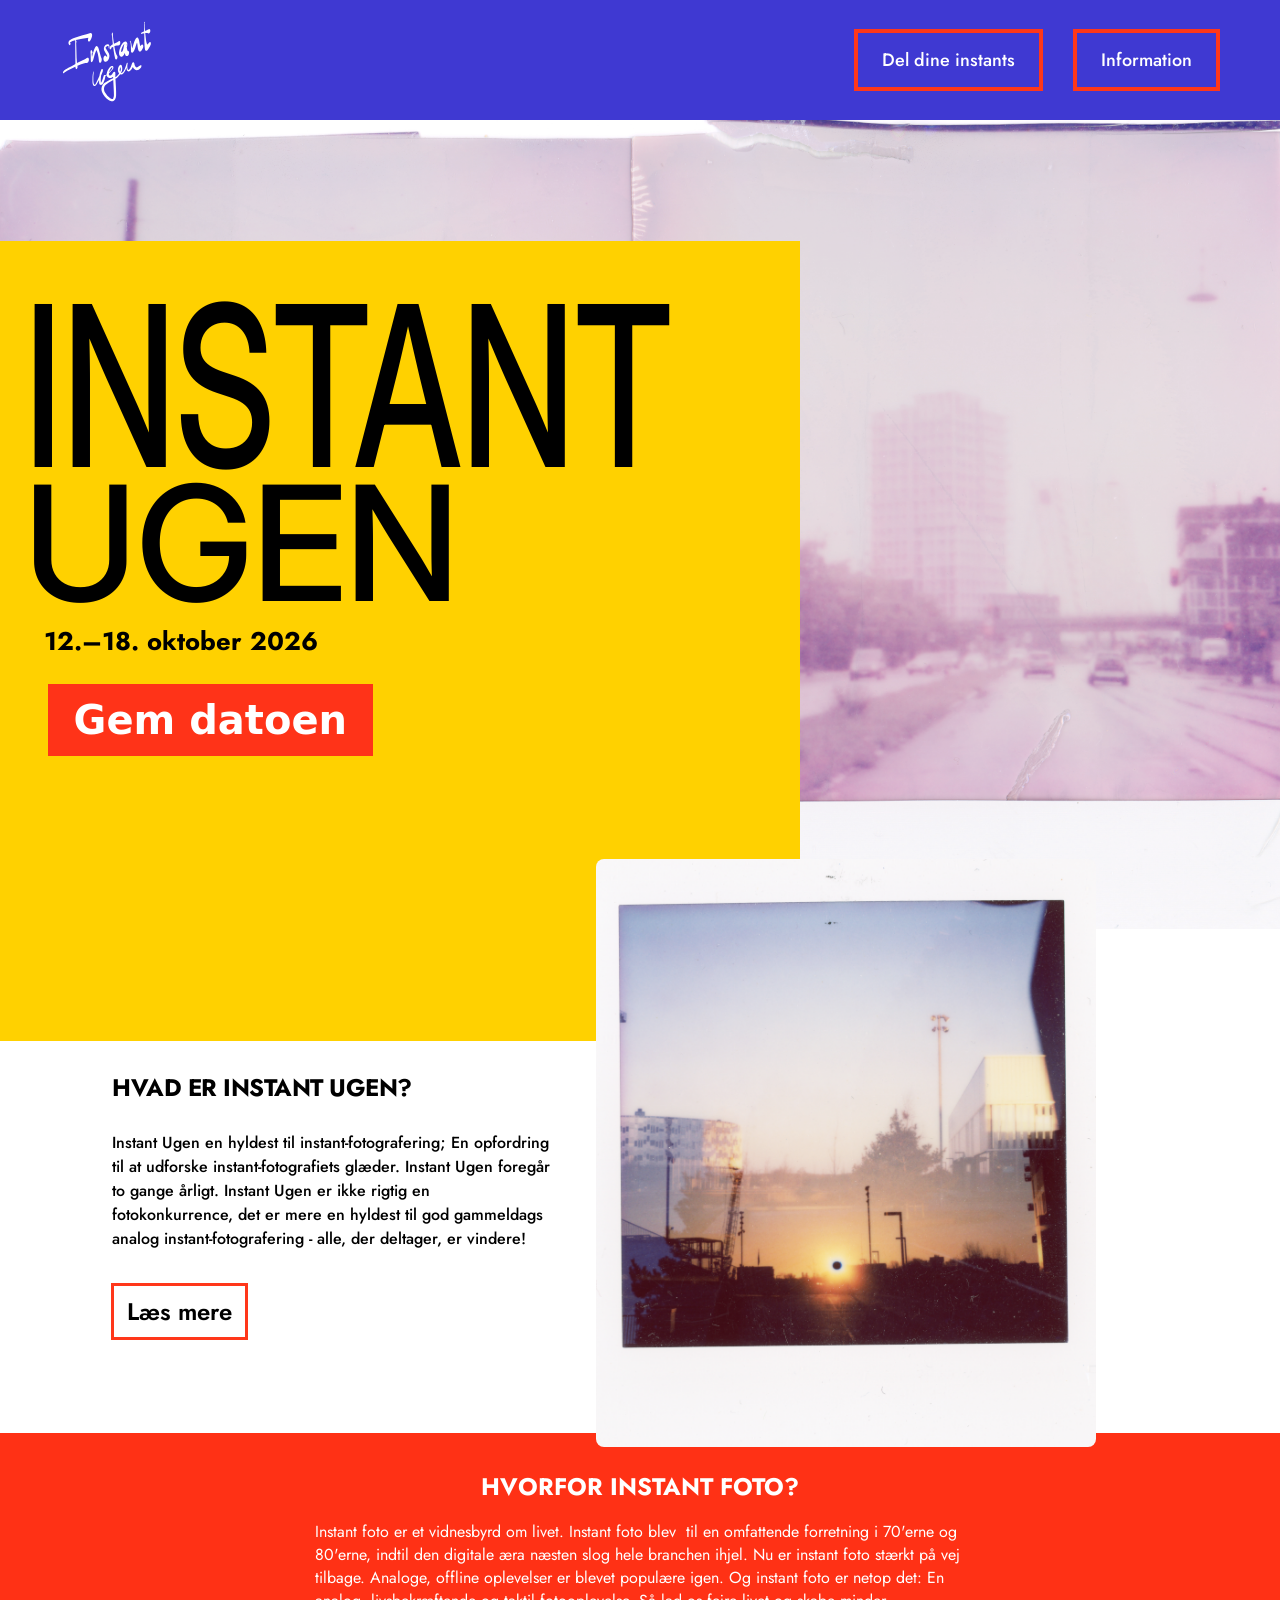
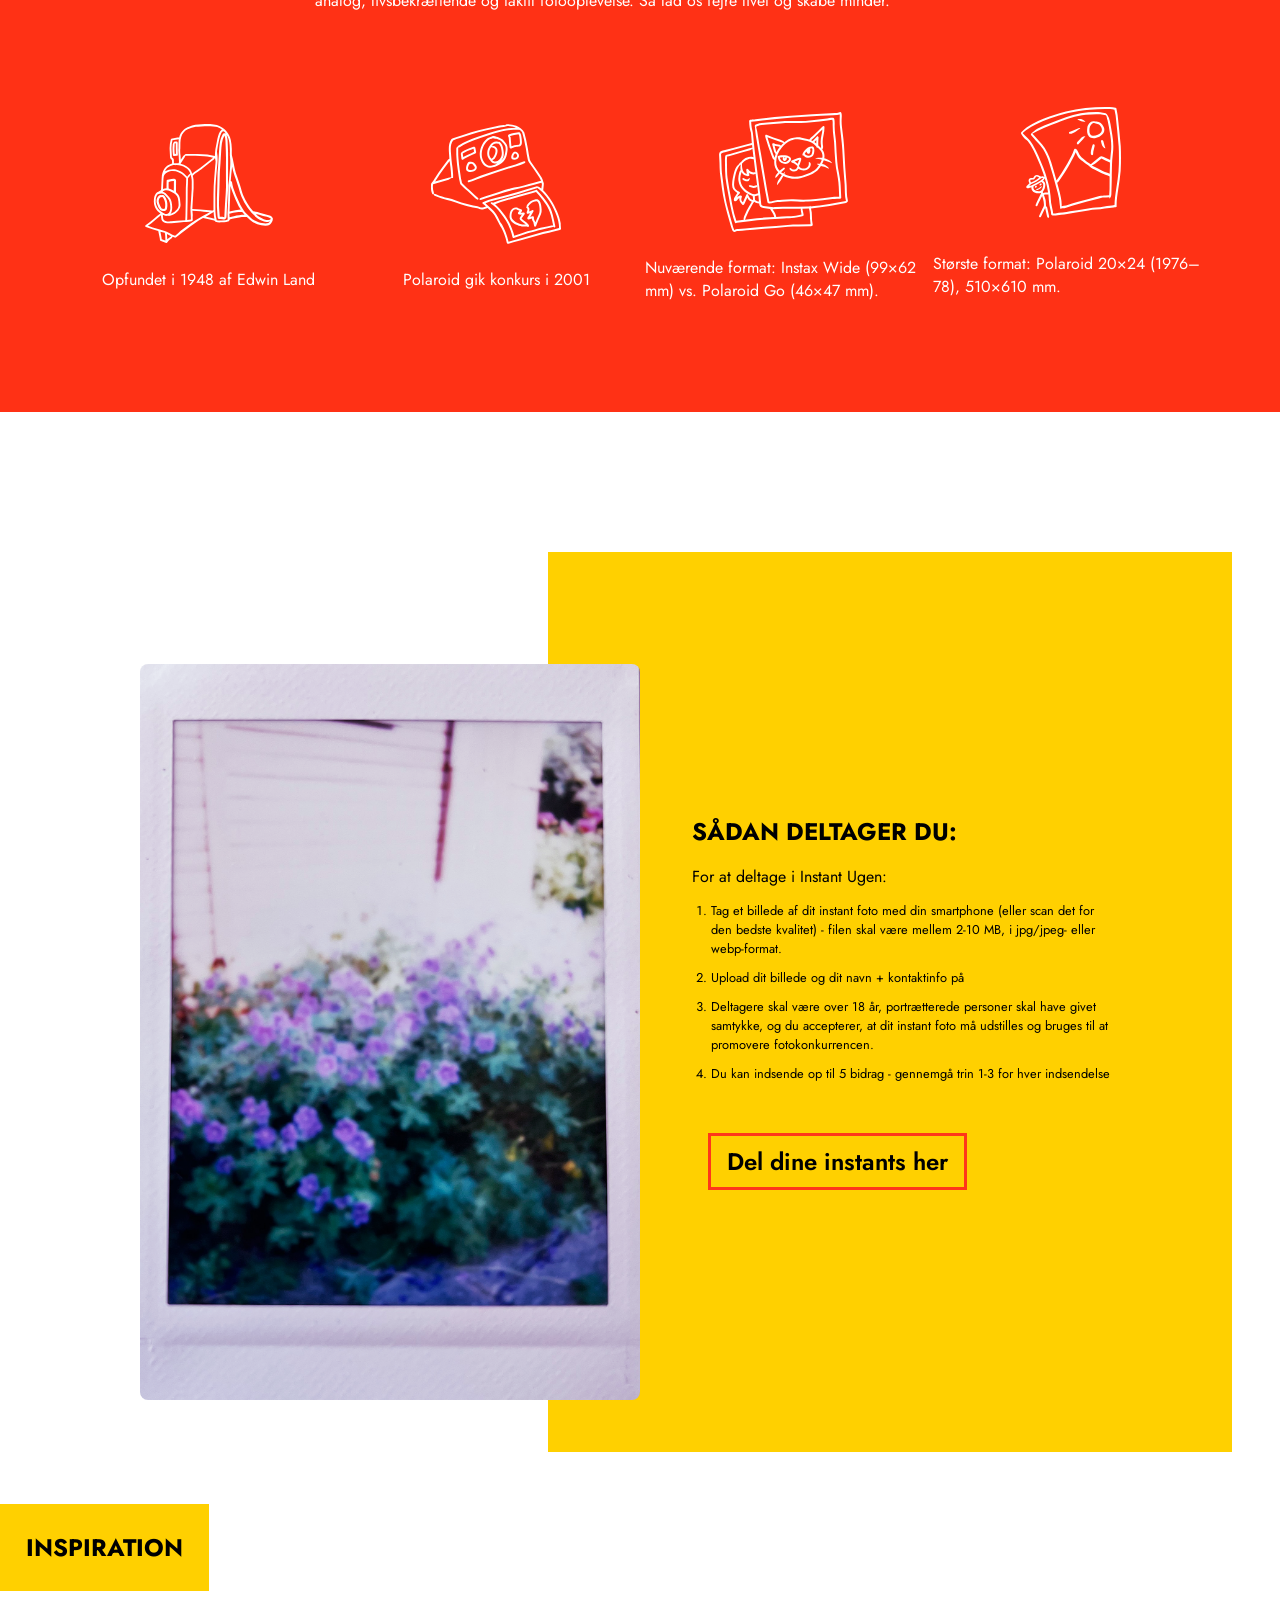
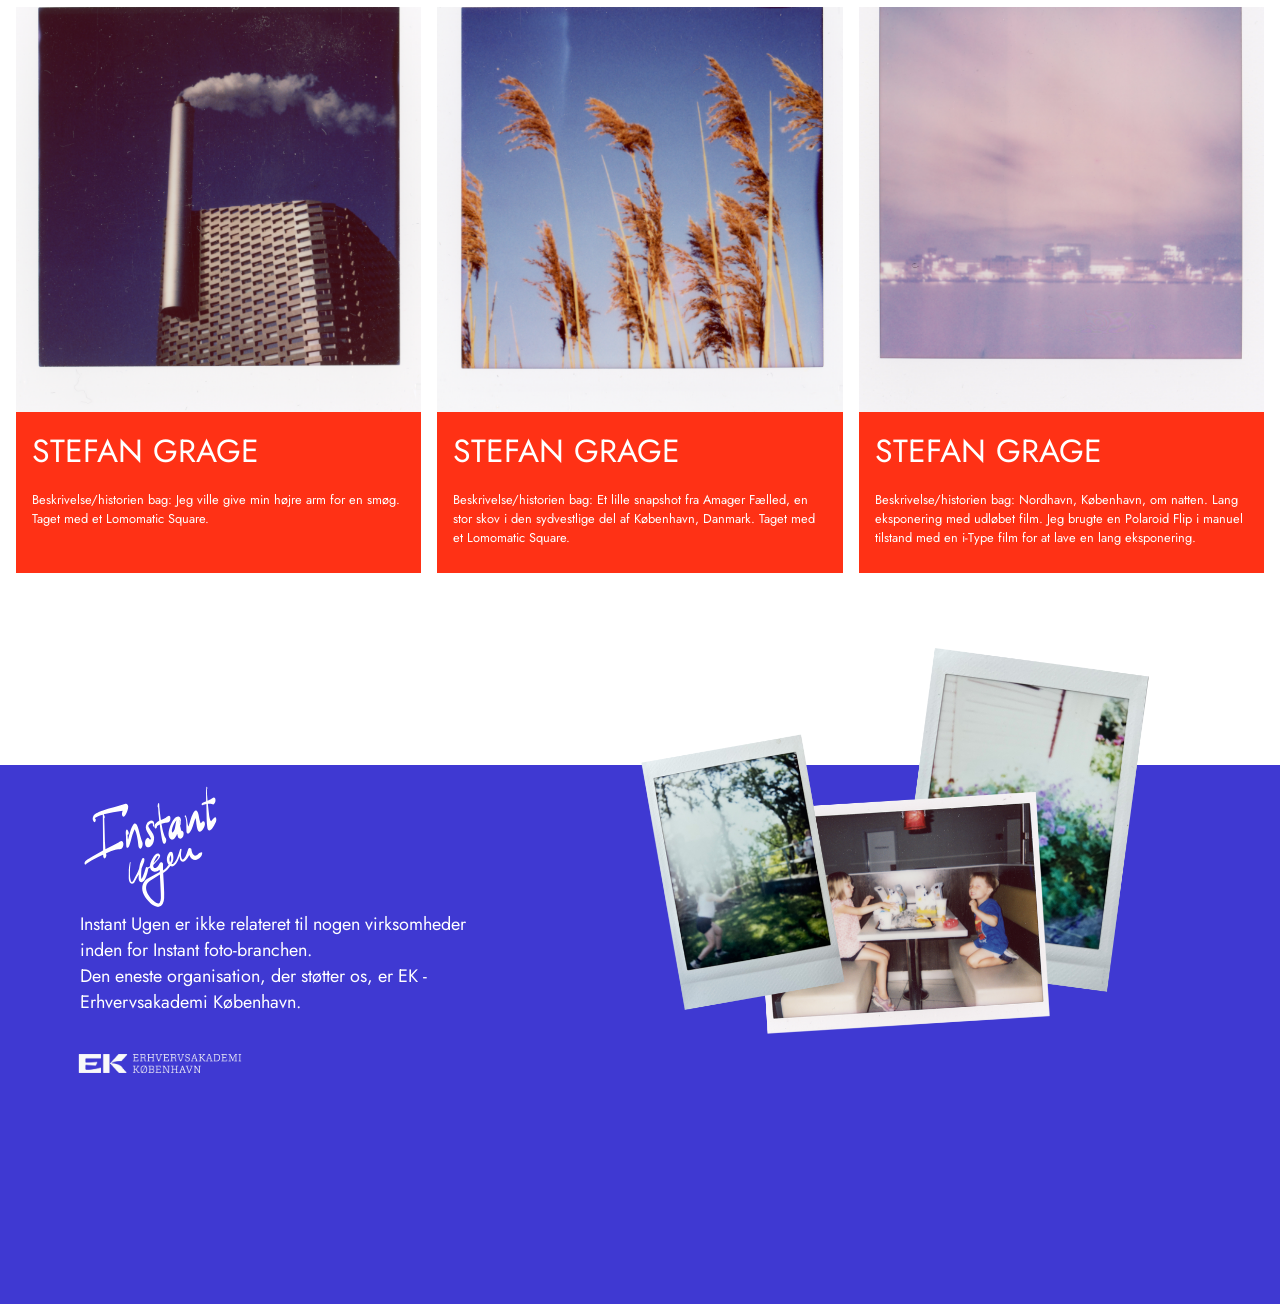
==== commit 33e8e7e2: "inspiration_v1_done" ====
--- a/index.html
+++ b/index.html
@@ -145,7 +145,8 @@
             <div class="grid_1_1_1">
                 <div class="inspiration_card">
                     <img src="./img/02-amager-forbraending-instaxsquare-01.jpg" alt="amager-forbraending">
-                    <p>Navn: Stefan Grage
+                    <p class="inspiration_name">STEFAN GRAGE</p>
+                    <p>
                         Beskrivelse/historien bag: Jeg ville give min højre arm for en smøg. Taget med et Lomomatic
                         Square.
                     </p>
@@ -153,7 +154,8 @@
 
                 <div class="inspiration_card">
                     <img src="./img/01-amager-faelled-instaxsquare01.jpg" alt="amager-faelled">
-                    <p>Navn: Stefan Grage
+                    <p class="inspiration_name">STEFAN GRAGE</p>
+                    <p>
                         Beskrivelse/historien bag: Et lille snapshot fra Amager Fælled, en stor skov i den sydvestlige
                         del
                         af
@@ -163,7 +165,8 @@
 
                 <div class="inspiration_card">
                     <img src="./img/13-amerikaplads_nordhavnen_expired_film_aug_25.jpg.jpg" alt="amerikaplads">
-                    <p>Navn: Stefan Grage
+                    <p class="inspiration_name">STEFAN GRAGE</p>
+                    <p>
                         Beskrivelse/historien bag: Nordhavn, København, om natten. Lang eksponering med udløbet film.
                         Jeg
                         brugte
--- a/css/index.css
+++ b/css/index.css
@@ -241,6 +241,8 @@
   max-width: 50ch;
 }
 
+/* INSPIRATION */
+
 .inspiration_container {
   margin-top: -100px;
 }
@@ -263,6 +265,10 @@
   margin: 0.5rem;
   margin-bottom: 2rem;
   padding-bottom: 10px;
+}
+
+.inspiration_name {
+  font-size: 2rem;
 }
 
 .inspiration_card p {
